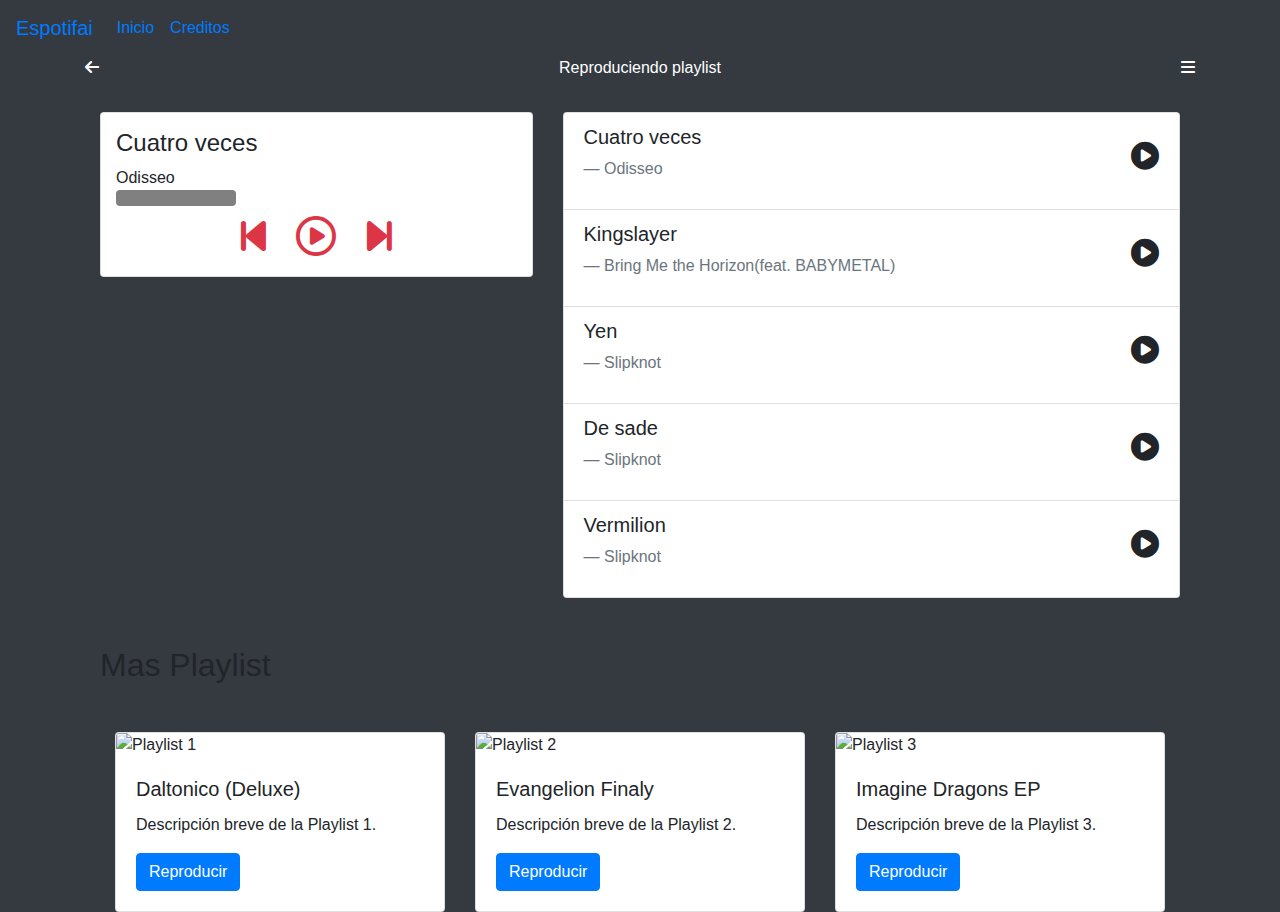
==== index.html @ 5a873895 "Add files via upload" ====
<!DOCTYPE html>
<html lang="es">

  <meta charset="UTF-8">
  <meta name="viewport" content="width=device-width, initial-scale=1.0">
  <link rel="shortcut icon" href="img/icono1.png"/>
  <title>Reproductor</title>
  <link rel="stylesheet" href="https://maxcdn.bootstrapcdn.com/bootstrap/4.5.2/css/bootstrap.min.css"> 
  <link rel="stylesheet" href="bootstrap5/css/bootstrap.min.css">
  <link rel="stylesheet" type=text/css href="bootstrap5/css/bootstrap.min.css">
  <link rel="stylesheet" href="https://cdnjs.cloudflare.com/ajax/libs/font-awesome/6.0.0-beta3/css/all.min.css">
  <link rel="stylesheet" href="media.css">
  <link rel="stylesheet" href="https://maxcdn.bootstrapcdn.com/bootstrap/4.5.2/css/bootstrap.min.css">
  <script src="https://kit.fontawesome.com/280efc8080.js" crossorigin="anonymous"></script>
  <script src="bootstrap5/js/bootstrap.min.js"></script>


<header>

  <nav class="navbar navbar-expand-lg  bg-body-tertiary">
    <a class="navbar-brand">Espotifai</a>
    <button class="navbar-toggler" type="button" data-toggle="collapse" data-target="#navbarSupportedContent" aria-controls="navbarSupportedContent" aria-expanded="false" aria-label="Toggle navigation">
      <span class="navbar-toggler-icon"></span>
    </button>
    <div class="collapse navbar-collapse" id="navbarSupportedContent">
      <ul class="navbar-nav mr-auto">
        <li class="nav-item active">
          <a class="nav-link" href="#">Inicio <span class="sr-only">(actual)</span></a>
        </li>
        <li class="nav-item">
          <a class="nav-link" href="#">Creditos</a>
        </li>
        <!-- Puedes agregar más elementos aquí -->
      </ul>
    </div>
  </nav>

</header>


  <style>
    body {  
      background-color: #3b3939;

    }
  
    .titulo{
      color: #ffff;
    }

  
  .si{
    color: white;
  }
    

    .s
    {
      
      padding-top: 50px;
    }
  </style>
  <body class="bg-dark">
    

    <div class="container">
      <div class="row d-flex justify-content-between">
        <div class="col-auto btncabezon">
         <div class="botones">
         <i class="fa-solid fa-arrow-left titulo"></i>
         </div>
        </div>

        <div class="col-auto btncabezon">
          <p class="d-none d-md-block titulo">Reproduciendo playlist</p>
          <p class="d-block d-md-none titulo">Ahora</p>
        </div>
        
        <div class="col-auto btncabezon">
          <div class="botones">
           <i class="fa-solid fa-bars titulo"></i>
         </div>
         </div>
      </div>



    <div class="container my-3">
        <div class="row">
            <div class="col-md-5 form-group" id="myScrollspy">
                <div id="player" class="card container">
                    <img class="card-img mt-3" src="" alt="" id="imagen">
                    <div class="cancionInfo">
                        <h4 class="card-text" id="titulo"></h4>
                        <p class="card-text" id="artista"></p>
                    </div>
                    <div id="pista">
                        <progress class="progress" id="progress" value="0" max="1"></progress>
                        <div id="handler"></div>
                    </div>
                    <div class="text-center">
                        <small id="start-time"></small>
                        <button class="btn btn-link text-danger">
                            <h1><i id="prev" class="fas fa-step-backward" onclick="prevTrack()"></i></h1>
                        </button>
                        <button class="btn btn-link text-danger">
                            <h1><i id="play" class="far fa-play-circle" onclick="playTrack()"></i></h1>
                        </button>
                        <button class="btn btn-link text-danger">
                            <h1><i id="next" class="fas fa-step-forward" onclick="nextTrack()"></i></h1>
                        </button>
                        <small id="end-time"></small>
                    </div>
          
                </div>
            </div>
            <div class="col-md-7" data-spy="scroll" data-target="#navbar-example3" data-offset="0">
                <ul class="list-group" id="contenido">
                    
                </ul>
            </div>
        </div>
        
    </div>

    <div class="container mt-5">
      <div class="row">
          <div class="col-12">
              <h2 id="playlist-title text-primary">Mas Playlist</h2>
              <div class="container mt-5">
                <div class="row row-cols-1 row-cols-md-3 g-4">
                    <!-- Card 1 -->
                    <div class="col">
                        <div class="card h-100">
                            <img src="https://i.scdn.co/image/ab67616d00001e02bd1cd834d1c768e8b7b6354b" class="card-img-top" alt="Playlist 1">
                            <div class="card-body">
                                <h5 class="card-title">Daltonico (Deluxe)</h5>
                                <p class="card-text">Descripción breve de la Playlist 1.</p>
                                <a href="#" class="btn btn-primary">Reproducir</a>
                            </div>
                        </div>
                    </div>
        
                    <!-- Card 2 -->
                    <div class="col">
                        <div class="card h-100">
                            <img src="https://i.scdn.co/image/ab67616d00001e026df828bb10343f7bad08d4fe" class="card-img-top" alt="Playlist 2">
                            <div class="card-body">
                                <h5 class="card-title">Evangelion Finaly</h5>
                                <p class="card-text">Descripción breve de la Playlist 2.</p>
                                <a href="#" class="btn btn-primary">Reproducir</a>
                            </div>
                        </div>
                    </div>
        
                    <!-- Card 3 -->
                    <div class="col">
                        <div class="card h-100">
                            <img src="https://i.scdn.co/image/ab67616d0000b2736b7044043d7ff6ba81088e3f" class="card-img-top" alt="Playlist 3">
                            <div class="card-body">
                                <h5 class="card-title">Imagine Dragons EP</h5>
                                <p class="card-text">Descripción breve de la Playlist 3.</p>
                                <a href="#" class="btn btn-primary">Reproducir</a>
                            </div>
                        </div>
                    </div>
                </div>
            </div>
          </div>
      </div>
  </div>

  <script src="https://cdn.jsdelivr.net/npm/bootstrap@5.1.3/dist/js/bootstrap.bundle.min.js"></script>




    <script src="https://code.jquery.com/jquery-3.3.1.min.js"></script>
    <script src="https://cdnjs.cloudflare.com/ajax/libs/popper.js/1.14.3/umd/popper.min.js" integrity="sha384-ZMP7rVo3mIykV+2+9J3UJ46jBk0WLaUAdn689aCwoqbBJiSnjAK/l8WvCWPIPm49" crossorigin="anonymous"></script>
    <script src="https://stackpath.bootstrapcdn.com/bootstrap/4.1.3/js/bootstrap.min.js" integrity="sha384-ChfqqxuZUCnJSK3+MXmPNIyE6ZbWh2IMqE241rYiqJxyMiZ6OW/JmZQ5stwEULTy" crossorigin="anonymous"></script>
    <script src="media.js"></script>
</body>
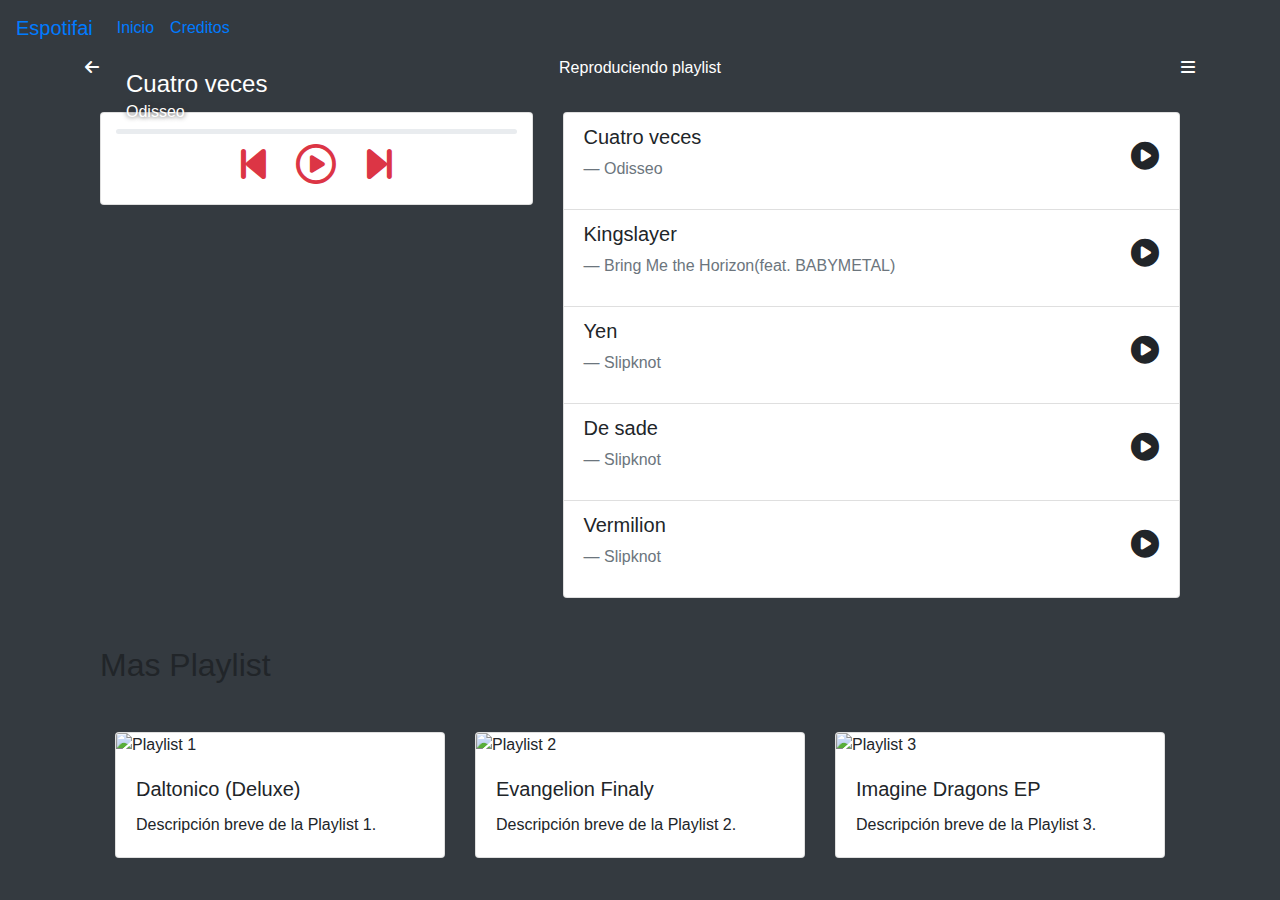
==== commit 00c991b8: "Update index.html" ====
--- a/index.html
+++ b/index.html
@@ -136,7 +136,7 @@
                             <div class="card-body">
                                 <h5 class="card-title">Daltonico (Deluxe)</h5>
                                 <p class="card-text">Descripción breve de la Playlist 1.</p>
-                                <a href="#" class="btn btn-primary">Reproducir</a>
+                                
                             </div>
                         </div>
                     </div>
@@ -148,7 +148,7 @@
                             <div class="card-body">
                                 <h5 class="card-title">Evangelion Finaly</h5>
                                 <p class="card-text">Descripción breve de la Playlist 2.</p>
-                                <a href="#" class="btn btn-primary">Reproducir</a>
+                                
                             </div>
                         </div>
                     </div>
@@ -160,7 +160,7 @@
                             <div class="card-body">
                                 <h5 class="card-title">Imagine Dragons EP</h5>
                                 <p class="card-text">Descripción breve de la Playlist 3.</p>
-                                <a href="#" class="btn btn-primary">Reproducir</a>
+                                
                             </div>
                         </div>
                     </div>
@@ -179,4 +179,4 @@
     <script src="https://cdnjs.cloudflare.com/ajax/libs/popper.js/1.14.3/umd/popper.min.js" integrity="sha384-ZMP7rVo3mIykV+2+9J3UJ46jBk0WLaUAdn689aCwoqbBJiSnjAK/l8WvCWPIPm49" crossorigin="anonymous"></script>
     <script src="https://stackpath.bootstrapcdn.com/bootstrap/4.1.3/js/bootstrap.min.js" integrity="sha384-ChfqqxuZUCnJSK3+MXmPNIyE6ZbWh2IMqE241rYiqJxyMiZ6OW/JmZQ5stwEULTy" crossorigin="anonymous"></script>
     <script src="media.js"></script>
-</body>+</body>
--- a/media.css
+++ b/media.css
@@ -0,0 +1,71 @@
+.col-md-7 {
+    max-height: 500px;
+    overflow: scroll;
+}
+li:hover{
+    cursor: pointer;
+    background: rgba(116, 226, 158, 0.404)
+}
+#player .cancionInfo {
+    position: absolute;
+    bottom: 80px;
+    color: #FFF;
+}
+#player .cancionInfo p {
+    text-shadow: 0px 0px 5px #333;
+}
+#player .cancionInfo #titulo {
+    padding-left: 10px;
+    margin-bottom: 1px;
+}
+#player .cancionInfo #artista {
+    padding-left: 10px;
+}
+/* #pista {
+    width: 100%;
+    cursor: pointer;
+} */
+/* #handler {
+    width: 15px;
+    height: 15px;
+    background-color: #dc3545;
+    top: 50%;
+    left: 0%;
+    margin-left: -5%;
+    margin-top: -5px;
+    border-radius: 50%;
+    cursor: pointer;
+    z-index: 5;
+} */
+/* #progress {
+    float: left;
+    height: 5px;
+    width: 0%;
+    background: #dc3545;
+    cursor: pointer;
+}  */
+
+progress {
+    width: 100%;
+    cursor: pointer;
+    float: left;
+}
+    
+progress[value] {
+    -webkit-appearance: none;
+    appearance: none;
+    height: 5px;
+}   
+
+progress[value]::-webkit-progress-bar {
+    background-color: transparent;
+    border: 1px solid lighten(#acacac, 20%);
+}
+
+progress::-webkit-progress-value {
+    background-color: #066e0f;
+}
+
+
+
+
